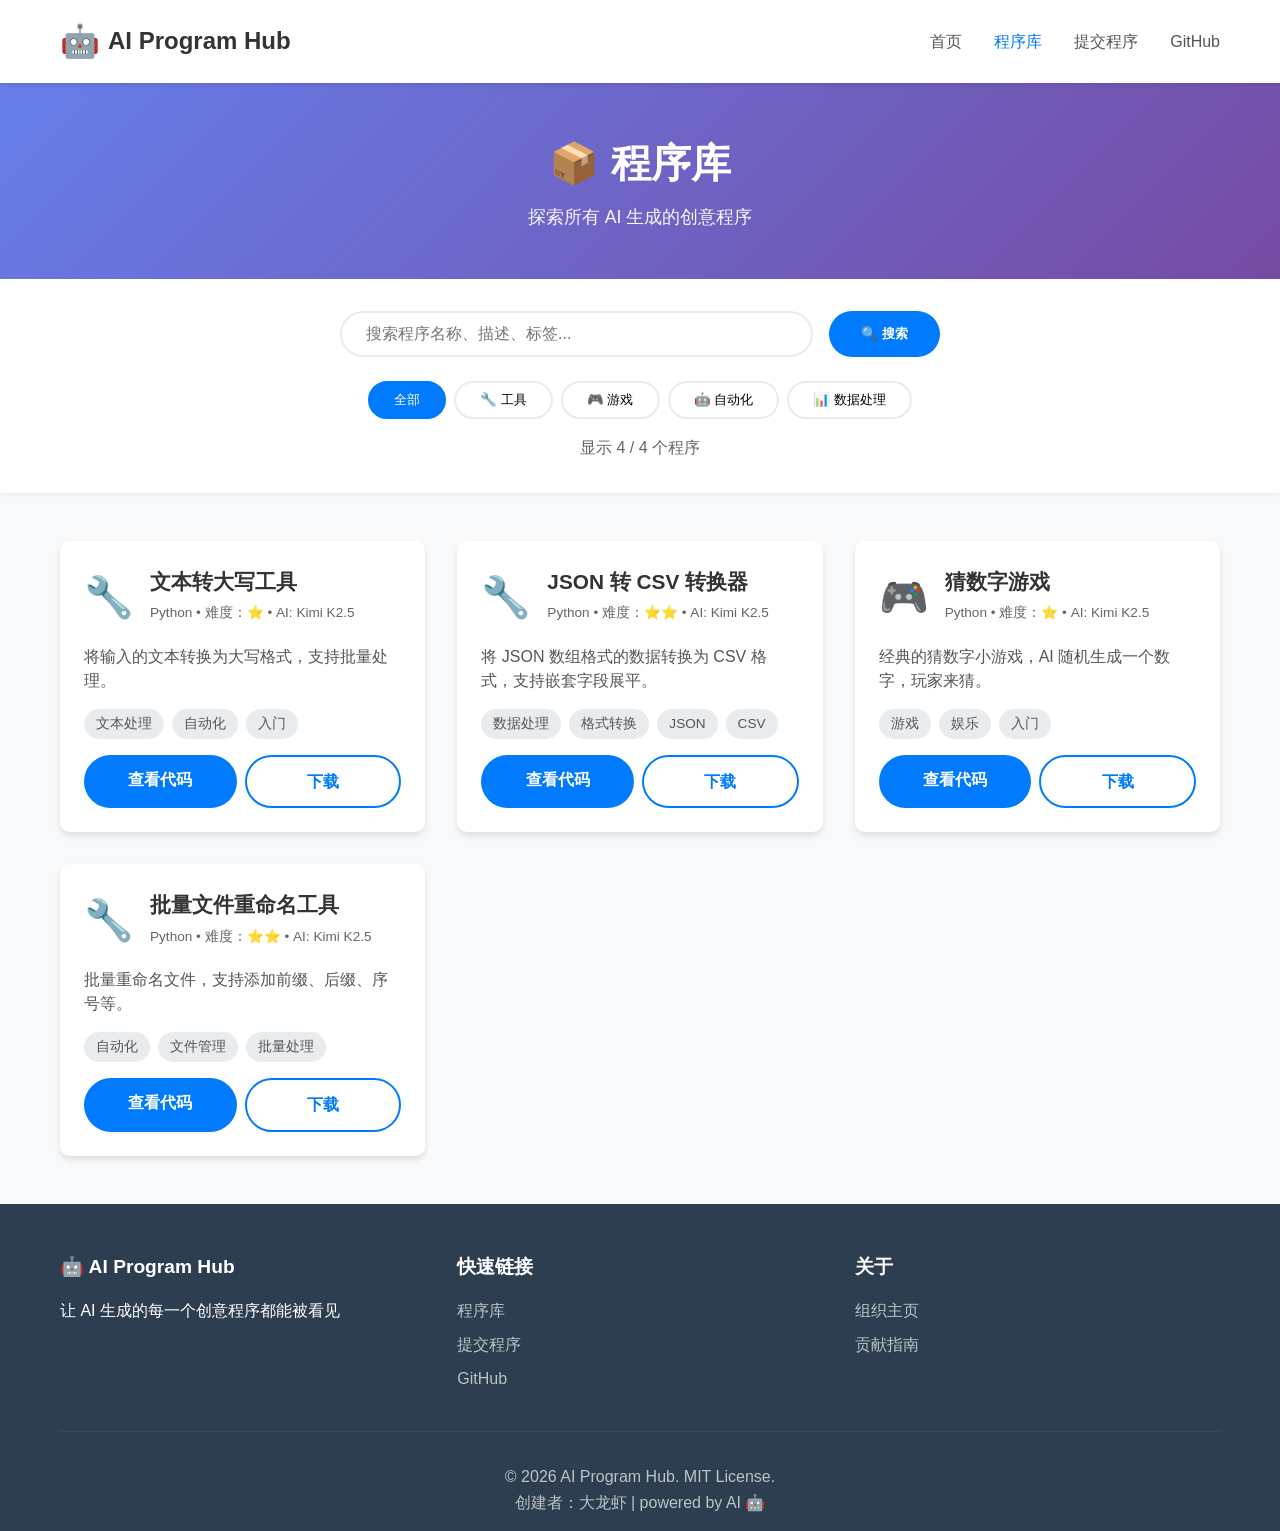
==== programs.html @ a7342ef6 "Initial commit: AI Program Hub 官方网站 🤖" ====
<!DOCTYPE html>
<html lang="zh-CN">
<head>
    <meta charset="UTF-8">
    <meta name="viewport" content="width=device-width, initial-scale=1.0">
    <title>程序库 - AI Program Hub</title>
    <meta name="description" content="浏览所有 AI 生成的程序">
    <link rel="stylesheet" href="css/style.css">
</head>
<body>
    <!-- 导航栏 -->
    <nav class="navbar">
        <div class="container">
            <div class="nav-brand">
                <span class="logo">🤖</span>
                <span class="brand-text">AI Program Hub</span>
            </div>
            <ul class="nav-links">
                <li><a href="index.html">首页</a></li>
                <li><a href="programs.html" class="active">程序库</a></li>
                <li><a href="submit.html">提交程序</a></li>
                <li><a href="https://github.com/ai-program-hub" target="_blank">GitHub</a></li>
            </ul>
        </div>
    </nav>

    <!-- 页面标题 -->
    <section class="page-header">
        <div class="container">
            <h1>📦 程序库</h1>
            <p>探索所有 AI 生成的创意程序</p>
        </div>
    </section>

    <!-- 搜索和筛选 -->
    <section class="search-section">
        <div class="container">
            <div class="search-box">
                <input type="text" id="search-input" placeholder="搜索程序名称、描述、标签..." />
                <button class="btn btn-primary" onclick="searchPrograms()">🔍 搜索</button>
            </div>
            <div class="filter-buttons" id="filter-buttons">
                <button class="filter-btn active" data-category="all">全部</button>
                <button class="filter-btn" data-category="tool">🔧 工具</button>
                <button class="filter-btn" data-category="game">🎮 游戏</button>
                <button class="filter-btn" data-category="automation">🤖 自动化</button>
                <button class="filter-btn" data-category="data">📊 数据处理</button>
            </div>
            <div class="search-stats" id="search-stats"></div>
        </div>
    </section>

    <!-- 程序列表 -->
    <section class="programs-section">
        <div class="container">
            <div class="program-list" id="program-list">
                <!-- 由 JavaScript 动态加载 -->
            </div>
        </div>
    </section>

    <!-- 页脚 -->
    <footer class="footer">
        <div class="container">
            <div class="footer-content">
                <div class="footer-section">
                    <h4>🤖 AI Program Hub</h4>
                    <p>让 AI 生成的每一个创意程序都能被看见</p>
                </div>
                <div class="footer-section">
                    <h4>快速链接</h4>
                    <ul>
                        <li><a href="programs.html">程序库</a></li>
                        <li><a href="submit.html">提交程序</a></li>
                        <li><a href="https://github.com/ai-program-hub">GitHub</a></li>
                    </ul>
                </div>
                <div class="footer-section">
                    <h4>关于</h4>
                    <ul>
                        <li><a href="https://github.com/ai-program-hub">组织主页</a></li>
                        <li><a href="submit.html">贡献指南</a></li>
                    </ul>
                </div>
            </div>
            <div class="footer-bottom">
                <p>© 2026 AI Program Hub. MIT License.</p>
                <p>创建者：大龙虾 | powered by AI 🤖</p>
            </div>
        </div>
    </footer>

    <script src="js/programs.js"></script>
</body>
</html>
---- css/style.css ----
/* 基础样式 */
* {
    margin: 0;
    padding: 0;
    box-sizing: border-box;
}

body {
    font-family: -apple-system, BlinkMacSystemFont, "Segoe UI", Roboto, "Helvetica Neue", Arial, sans-serif;
    line-height: 1.6;
    color: #333;
    background: #f8f9fa;
}

.container {
    max-width: 1200px;
    margin: 0 auto;
    padding: 0 20px;
}

a {
    text-decoration: none;
    color: inherit;
}

/* 导航栏 */
.navbar {
    background: #fff;
    box-shadow: 0 2px 4px rgba(0,0,0,0.1);
    position: sticky;
    top: 0;
    z-index: 1000;
}

.navbar .container {
    display: flex;
    justify-content: space-between;
    align-items: center;
    padding: 1rem 20px;
}

.nav-brand {
    display: flex;
    align-items: center;
    gap: 0.5rem;
    font-size: 1.5rem;
    font-weight: bold;
}

.logo {
    font-size: 2rem;
}

.nav-links {
    display: flex;
    list-style: none;
    gap: 2rem;
}

.nav-links a {
    color: #555;
    transition: color 0.3s;
}

.nav-links a:hover,
.nav-links a.active {
    color: #007bff;
}

/* 英雄区域 */
.hero {
    background: linear-gradient(135deg, #667eea 0%, #764ba2 100%);
    color: white;
    padding: 6rem 0;
    text-align: center;
}

.hero h1 {
    font-size: 3.5rem;
    margin-bottom: 1rem;
}

.hero-subtitle {
    font-size: 1.3rem;
    margin-bottom: 2rem;
    opacity: 0.95;
}

.hero-buttons {
    display: flex;
    gap: 1rem;
    justify-content: center;
}

/* 按钮 */
.btn {
    display: inline-block;
    padding: 0.75rem 2rem;
    border-radius: 50px;
    font-weight: 600;
    transition: all 0.3s;
    cursor: pointer;
    border: none;
}

.btn-primary {
    background: #007bff;
    color: white;
}

.btn-primary:hover {
    background: #0056b3;
    transform: translateY(-2px);
}

.btn-secondary {
    background: white;
    color: #007bff;
}

.btn-secondary:hover {
    background: #f0f0f0;
}

.btn-outline {
    background: transparent;
    border: 2px solid #007bff;
    color: #007bff;
}

.btn-outline:hover {
    background: #007bff;
    color: white;
}

/* 愿景区域 */
.vision {
    background: white;
    padding: 4rem 0;
}

.vision h2 {
    text-align: center;
    font-size: 2.5rem;
    margin-bottom: 2rem;
}

.vision-content {
    max-width: 800px;
    margin: 0 auto;
    text-align: center;
}

.vision-content p {
    font-size: 1.1rem;
    margin-bottom: 1rem;
}

.vision-list {
    list-style: none;
    text-align: left;
    margin-top: 2rem;
}

.vision-list li {
    padding: 0.5rem 0;
    font-size: 1.1rem;
}

/* 精选程序 */
.featured {
    padding: 4rem 0;
}

.featured h2 {
    text-align: center;
    font-size: 2.5rem;
    margin-bottom: 2rem;
}

.program-grid {
    display: grid;
    grid-template-columns: repeat(auto-fit, minmax(300px, 1fr));
    gap: 2rem;
    margin-bottom: 2rem;
}

.program-card {
    background: white;
    border-radius: 10px;
    padding: 1.5rem;
    box-shadow: 0 4px 6px rgba(0,0,0,0.1);
    transition: transform 0.3s, box-shadow 0.3s;
}

.program-card:hover {
    transform: translateY(-5px);
    box-shadow: 0 8px 15px rgba(0,0,0,0.15);
}

.program-header {
    display: flex;
    align-items: flex-start;
    gap: 1rem;
    margin-bottom: 1rem;
}

.program-icon {
    font-size: 2.5rem;
}

.program-title h3 {
    font-size: 1.3rem;
    margin-bottom: 0.25rem;
}

.program-meta {
    font-size: 0.85rem;
    color: #666;
}

.program-description {
    color: #555;
    margin-bottom: 1rem;
    line-height: 1.5;
}

.program-tags {
    display: flex;
    flex-wrap: wrap;
    gap: 0.5rem;
    margin-bottom: 1rem;
}

.tag {
    background: #e9ecef;
    padding: 0.25rem 0.75rem;
    border-radius: 20px;
    font-size: 0.85rem;
    color: #555;
}

.program-links {
    display: flex;
    gap: 0.5rem;
}

.program-links a {
    flex: 1;
    text-align: center;
}

/* 分类 */
.categories {
    background: white;
    padding: 4rem 0;
}

.categories h2 {
    text-align: center;
    font-size: 2.5rem;
    margin-bottom: 2rem;
}

.category-grid {
    display: grid;
    grid-template-columns: repeat(auto-fit, minmax(200px, 1fr));
    gap: 1.5rem;
}

.category-card {
    background: #f8f9fa;
    padding: 2rem;
    border-radius: 10px;
    text-align: center;
    transition: all 0.3s;
}

.category-card:hover {
    background: #e9ecef;
    transform: translateY(-3px);
}

.category-icon {
    font-size: 3rem;
    display: block;
    margin-bottom: 1rem;
}

.category-card h3 {
    font-size: 1.3rem;
    margin-bottom: 0.5rem;
}

.category-card p {
    color: #666;
    font-size: 0.95rem;
}

/* 为什么选择我们 */
.why-us {
    padding: 4rem 0;
}

.why-us h2 {
    text-align: center;
    font-size: 2.5rem;
    margin-bottom: 2rem;
}

.features-grid {
    display: grid;
    grid-template-columns: repeat(auto-fit, minmax(250px, 1fr));
    gap: 2rem;
}

.feature {
    text-align: center;
    padding: 1.5rem;
}

.feature-icon {
    font-size: 3rem;
    display: block;
    margin-bottom: 1rem;
}

.feature h3 {
    font-size: 1.3rem;
    margin-bottom: 0.5rem;
}

.feature p {
    color: #666;
}

/* 页脚 */
.footer {
    background: #2c3e50;
    color: white;
    padding: 3rem 0 1rem;
}

.footer-content {
    display: grid;
    grid-template-columns: repeat(auto-fit, minmax(200px, 1fr));
    gap: 2rem;
    margin-bottom: 2rem;
}

.footer-section h4 {
    font-size: 1.2rem;
    margin-bottom: 1rem;
}

.footer-section ul {
    list-style: none;
}

.footer-section li {
    margin-bottom: 0.5rem;
}

.footer-section a {
    color: #bdc3c7;
    transition: color 0.3s;
}

.footer-section a:hover {
    color: white;
}

.footer-bottom {
    text-align: center;
    padding-top: 2rem;
    border-top: 1px solid #34495e;
    color: #bdc3c7;
}

/* 页面标题 */
.page-header {
    background: linear-gradient(135deg, #667eea 0%, #764ba2 100%);
    color: white;
    padding: 3rem 0;
    text-align: center;
}

.page-header h1 {
    font-size: 2.5rem;
    margin-bottom: 0.5rem;
}

.page-header p {
    font-size: 1.1rem;
    opacity: 0.95;
}

/* 搜索区域 */
.search-section {
    background: white;
    padding: 2rem 0;
    box-shadow: 0 2px 4px rgba(0,0,0,0.05);
}

.search-box {
    display: flex;
    gap: 1rem;
    max-width: 600px;
    margin: 0 auto 1.5rem;
}

#search-input {
    flex: 1;
    padding: 0.75rem 1.5rem;
    border: 2px solid #e9ecef;
    border-radius: 50px;
    font-size: 1rem;
    outline: none;
}

#search-input:focus {
    border-color: #007bff;
}

.filter-buttons {
    display: flex;
    justify-content: center;
    gap: 0.5rem;
    flex-wrap: wrap;
}

.filter-btn {
    padding: 0.5rem 1.5rem;
    border: 2px solid #e9ecef;
    background: white;
    border-radius: 50px;
    cursor: pointer;
    transition: all 0.3s;
}

.filter-btn:hover,
.filter-btn.active {
    background: #007bff;
    color: white;
    border-color: #007bff;
}

.search-stats {
    text-align: center;
    margin-top: 1rem;
    color: #666;
}

/* 程序列表页 */
.programs-section {
    padding: 3rem 0;
}

.program-list {
    display: grid;
    grid-template-columns: repeat(auto-fill, minmax(320px, 1fr));
    gap: 2rem;
}

/* 提交指南 */
.submit-guide {
    padding: 3rem 0;
}

.submit-guide h2 {
    text-align: center;
    font-size: 2.5rem;
    margin-bottom: 3rem;
}

.steps {
    max-width: 900px;
    margin: 0 auto;
}

.step {
    display: flex;
    gap: 2rem;
    margin-bottom: 3rem;
    padding: 2rem;
    background: white;
    border-radius: 10px;
    box-shadow: 0 4px 6px rgba(0,0,0,0.05);
}

.step-number {
    width: 60px;
    height: 60px;
    background: linear-gradient(135deg, #667eea 0%, #764ba2 100%);
    color: white;
    border-radius: 50%;
    display: flex;
    align-items: center;
    justify-content: center;
    font-size: 1.5rem;
    font-weight: bold;
    flex-shrink: 0;
}

.step-content h3 {
    font-size: 1.5rem;
    margin-bottom: 1rem;
}

.step-content ul,
.step-content ol {
    margin-left: 1.5rem;
    margin-bottom: 1rem;
}

.step-content li {
    margin-bottom: 0.5rem;
}

.step-content code {
    background: #f4f4f4;
    padding: 0.2rem 0.5rem;
    border-radius: 3px;
    font-family: "Courier New", monospace;
}

.step-content pre {
    background: #2c3e50;
    color: white;
    padding: 1.5rem;
    border-radius: 8px;
    overflow-x: auto;
}

.step-content pre code {
    background: none;
    padding: 0;
}

/* 模板 */
.templates {
    background: white;
    padding: 3rem 0;
}

.templates h2 {
    text-align: center;
    font-size: 2.5rem;
    margin-bottom: 2rem;
}

.template-grid {
    display: grid;
    grid-template-columns: repeat(auto-fit, minmax(400px, 1fr));
    gap: 2rem;
}

.template-card {
    background: #f8f9fa;
    padding: 1.5rem;
    border-radius: 10px;
}

.template-card h3 {
    font-size: 1.3rem;
    margin-bottom: 1rem;
}

.template-card pre {
    background: #2c3e50;
    color: white;
    padding: 1rem;
    border-radius: 8px;
    overflow-x: auto;
    font-size: 0.85rem;
}

.template-card pre code {
    background: none;
    padding: 0;
}

/* FAQ */
.faq {
    padding: 3rem 0;
}

.faq h2 {
    text-align: center;
    font-size: 2.5rem;
    margin-bottom: 2rem;
}

.faq-list {
    max-width: 800px;
    margin: 0 auto;
}

.faq-item {
    background: white;
    padding: 1.5rem;
    margin-bottom: 1rem;
    border-radius: 10px;
    box-shadow: 0 2px 4px rgba(0,0,0,0.05);
}

.faq-item h3 {
    font-size: 1.2rem;
    margin-bottom: 0.5rem;
    color: #007bff;
}

.faq-item p {
    color: #555;
    line-height: 1.6;
}

/* 响应式 */
@media (max-width: 768px) {
    .nav-links {
        gap: 1rem;
        font-size: 0.9rem;
    }

    .hero h1 {
        font-size: 2.5rem;
    }

    .hero-buttons {
        flex-direction: column;
    }

    .program-grid,
    .category-grid,
    .features-grid {
        grid-template-columns: 1fr;
    }

    .step {
        flex-direction: column;
        text-align: center;
    }

    .step-number {
        margin: 0 auto;
    }

    .search-box {
        flex-direction: column;
    }

    .template-grid {
        grid-template-columns: 1fr;
    }
}
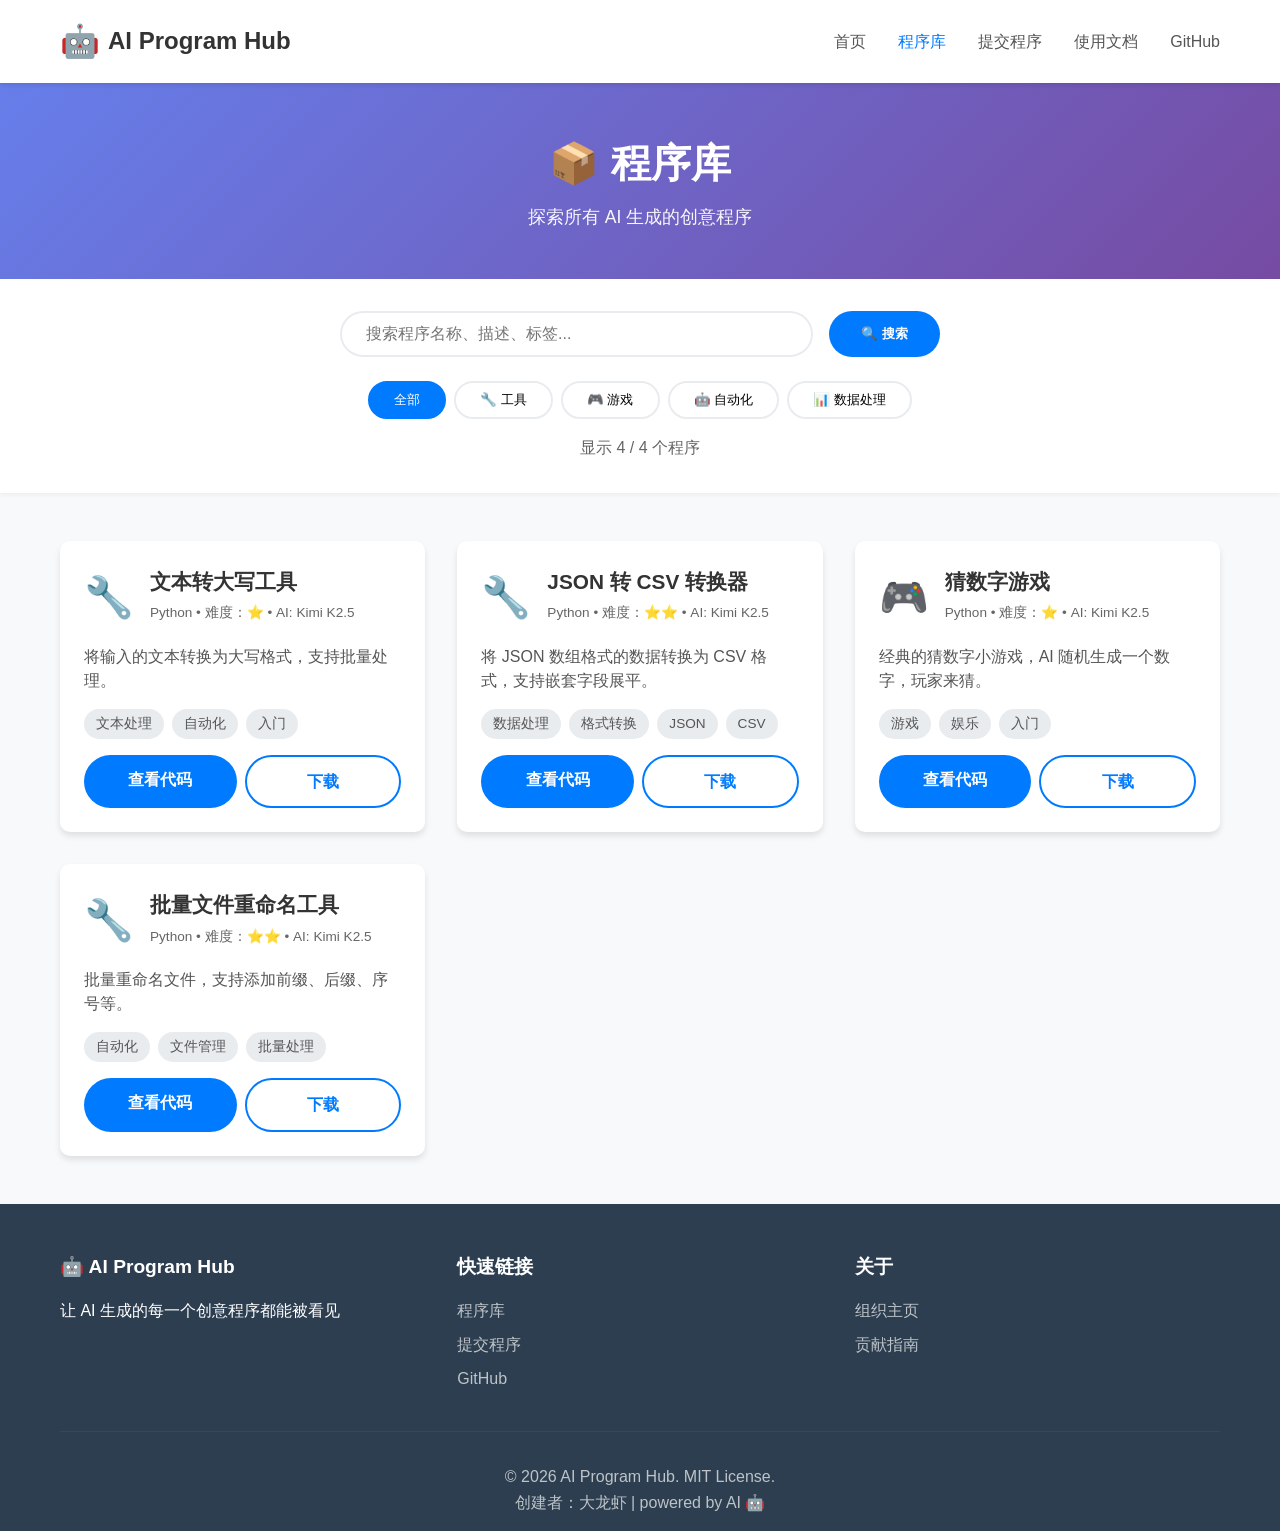
==== commit eb9884f6: "feat: 网站功能优化 - 实时搜索、统计面板、回到顶部、favicon" ====
--- a/programs.html
+++ b/programs.html
@@ -5,6 +5,7 @@
     <meta name="viewport" content="width=device-width, initial-scale=1.0">
     <title>程序库 - AI Program Hub</title>
     <meta name="description" content="浏览所有 AI 生成的程序">
+    <link rel="icon" type="image/svg+xml" href="favicon.svg">
     <link rel="stylesheet" href="css/style.css">
 </head>
 <body>
@@ -19,6 +20,7 @@
                 <li><a href="index.html">首页</a></li>
                 <li><a href="programs.html" class="active">程序库</a></li>
                 <li><a href="submit.html">提交程序</a></li>
+                <li><a href="USAGE.md" target="_blank">使用文档</a></li>
                 <li><a href="https://github.com/ai-program-hub" target="_blank">GitHub</a></li>
             </ul>
         </div>
--- a/css/style.css
+++ b/css/style.css
@@ -615,6 +615,86 @@
     line-height: 1.6;
 }
 
+/* 统计面板 */
+.stats-section {
+    background: linear-gradient(135deg, #667eea 0%, #764ba2 100%);
+    padding: 3rem 0;
+}
+
+.stats-grid {
+    display: grid;
+    grid-template-columns: repeat(auto-fit, minmax(200px, 1fr));
+    gap: 2rem;
+}
+
+.stat-card {
+    background: rgba(255, 255, 255, 0.1);
+    backdrop-filter: blur(10px);
+    padding: 2rem;
+    border-radius: 10px;
+    text-align: center;
+    border: 1px solid rgba(255, 255, 255, 0.2);
+}
+
+.stat-number {
+    display: block;
+    font-size: 2.5rem;
+    font-weight: bold;
+    color: white;
+    margin-bottom: 0.5rem;
+}
+
+.stat-label {
+    display: block;
+    color: rgba(255, 255, 255, 0.9);
+    font-size: 1rem;
+}
+
+/* 回到顶部按钮 */
+#back-to-top {
+    position: fixed;
+    bottom: 30px;
+    right: 30px;
+    background: linear-gradient(135deg, #667eea 0%, #764ba2 100%);
+    color: white;
+    border: none;
+    padding: 12px 20px;
+    border-radius: 50px;
+    font-size: 0.9rem;
+    font-weight: 600;
+    cursor: pointer;
+    opacity: 0;
+    visibility: hidden;
+    transition: all 0.3s;
+    box-shadow: 0 4px 15px rgba(102, 126, 234, 0.4);
+    z-index: 999;
+}
+
+#back-to-top.show {
+    opacity: 1;
+    visibility: visible;
+}
+
+#back-to-top:hover {
+    transform: translateY(-3px);
+    box-shadow: 0 6px 20px rgba(102, 126, 234, 0.6);
+}
+
+/* 加载动画 */
+.loading {
+    display: inline-block;
+    width: 20px;
+    height: 20px;
+    border: 3px solid rgba(255, 255, 255, 0.3);
+    border-radius: 50%;
+    border-top-color: white;
+    animation: spin 1s ease-in-out infinite;
+}
+
+@keyframes spin {
+    to { transform: rotate(360deg); }
+}
+
 /* 响应式 */
 @media (max-width: 768px) {
     .nav-links {
@@ -652,4 +732,15 @@
     .template-grid {
         grid-template-columns: 1fr;
     }
-}
+
+    .stats-grid {
+        grid-template-columns: repeat(2, 1fr);
+    }
+
+    #back-to-top {
+        bottom: 20px;
+        right: 20px;
+        padding: 10px 15px;
+        font-size: 0.8rem;
+    }
+}
